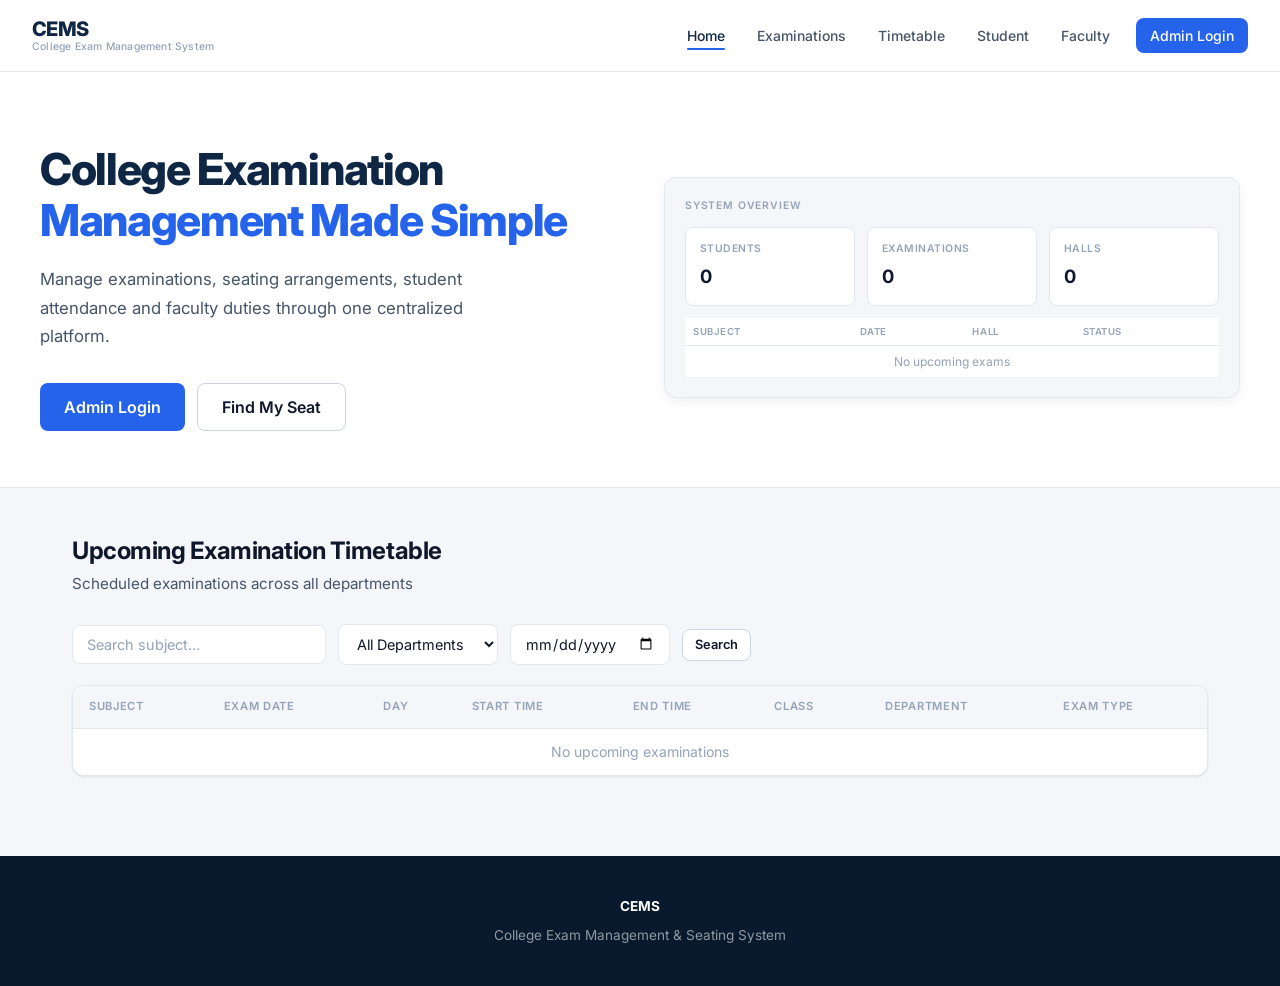
==== index.html @ ca570cee "Add files via upload" ====
<!DOCTYPE html>
<html lang="en">
<head>
  <meta charset="UTF-8">
  <meta name="viewport" content="width=device-width, initial-scale=1.0">
  <title>CEMS — College Exam Management System</title>
  <link rel="stylesheet" href="css/style.css">
</head>
<body>
  <nav class="navbar">
    <a href="index.html" class="navbar-brand">
      <span class="brand-name">CEMS</span>
      <span class="brand-sub">College Exam Management System</span>
    </a>
    <button class="hamburger" id="hamburger" aria-label="Menu">Menu</button>
    <ul class="navbar-nav" id="navMenu">
      <li><a href="index.html" class="active">Home</a></li>
      <li><a href="#timetable">Examinations</a></li>
      <li><a href="#timetable">Timetable</a></li>
      <li><a href="find-seat.html">Student</a></li>
      <li><a href="login.html">Faculty</a></li>
      <li><a href="login.html" class="btn btn-primary btn-sm">Admin Login</a></li>
    </ul>
  </nav>

  <section class="hero">
    <div class="hero-inner">
      <div class="hero-content">
        <h1>College Examination<br><span>Management Made Simple</span></h1>
        <p>Manage examinations, seating arrangements, student attendance and faculty duties through one centralized platform.</p>
        <div class="hero-actions">
          <a href="login.html" class="btn btn-primary btn-lg">Admin Login</a>
          <a href="find-seat.html" class="btn btn-secondary btn-lg">Find My Seat</a>
        </div>
      </div>
      <div class="hero-preview">
        <div class="hero-preview-label">System Overview</div>
        <div class="preview-row">
          <div class="preview-card">
            <div class="pc-label">Students</div>
            <div class="pc-value" id="previewStudents">—</div>
          </div>
          <div class="preview-card">
            <div class="pc-label">Examinations</div>
            <div class="pc-value" id="previewExams">—</div>
          </div>
          <div class="preview-card">
            <div class="pc-label">Halls</div>
            <div class="pc-value" id="previewHalls">—</div>
          </div>
        </div>
        <table class="preview-table">
          <thead>
            <tr><th>Subject</th><th>Date</th><th>Hall</th><th>Status</th></tr>
          </thead>
          <tbody id="previewTable">
            <tr><td colspan="4" style="text-align:center;color:var(--text-muted);">Loading…</td></tr>
          </tbody>
        </table>
      </div>
    </div>
  </section>

  <section class="section" id="timetable">
    <div class="section-header">
      <h2>Upcoming Examination Timetable</h2>
      <p>Scheduled examinations across all departments</p>
    </div>
    <div class="filters-bar">
      <input type="text" class="form-control" id="ttSearch" placeholder="Search subject…">
      <select class="form-control" id="ttDept"><option value="">All Departments</option></select>
      <input type="date" class="form-control" id="ttDate">
      <button class="btn btn-secondary btn-sm" onclick="filterTimetable()">Search</button>
    </div>
    <div class="card">
      <div class="table-responsive">
        <table>
          <thead>
            <tr>
              <th>Subject</th>
              <th>Exam Date</th>
              <th>Day</th>
              <th>Start Time</th>
              <th>End Time</th>
              <th>Class</th>
              <th>Department</th>
              <th>Exam Type</th>
            </tr>
          </thead>
          <tbody id="timetableBody"></tbody>
        </table>
      </div>
    </div>
  </section>

  <footer class="footer">
    <p><strong>CEMS</strong></p>
    <p style="margin-top:0.4rem;">College Exam Management &amp; Seating System</p>
  </footer>

  <script src="js/db.js"></script>
  <script src="js/app.js"></script>
  <script>
    document.getElementById('hamburger')?.addEventListener('click', () => {
      document.getElementById('navMenu').classList.toggle('open');
    });
    loadHomeTimetable();
    // Preview stats
    const d = DB.get();
    document.getElementById('previewStudents').textContent = d.students.filter(s => s.status === 'Active').length;
    document.getElementById('previewExams').textContent = d.exams.length;
    document.getElementById('previewHalls').textContent = d.halls.length;
    const exams = d.exams.filter(e => e.status === 'Upcoming').slice(0, 3);
    const pt = document.getElementById('previewTable');
    if (exams.length) {
      pt.innerHTML = exams.map(e => {
        const seat = d.seatings.find(s => s.exam_id === e.id);
        const hall = seat ? App.hallById(seat.hall_id) : null;
        return `<tr>
          <td>${App.subjectName(e.subject_id)}</td>
          <td>${App.formatDate(e.date)}</td>
          <td>${hall ? hall.hall_number : '—'}</td>
          <td><span class="badge badge-info">${e.status}</span></td>
        </tr>`;
      }).join('');
    } else {
      pt.innerHTML = '<tr><td colspan="4" style="text-align:center;color:var(--text-muted);">No upcoming exams</td></tr>';
    }
  </script>
</body>
</html>
---- css/style.css ----
/* CEMS — Premium Enterprise Design System
   No icons. No emojis. Typography + layout only.
*/

@import url('https://fonts.googleapis.com/css2?family=Inter:wght@400;500;600;700;800&display=swap');

:root {
  --navy: #0f2744;
  --navy-deep: #0a1a2e;
  --navy-mid: #1a3a5c;
  --blue: #2563eb;
  --blue-hover: #1d4ed8;
  --blue-soft: #eff6ff;
  --bg: #f4f6f9;
  --bg-card: #ffffff;
  --text: #0f172a;
  --text-secondary: #475569;
  --text-muted: #94a3b8;
  --border: #e2e8f0;
  --border-strong: #cbd5e1;
  --success: #059669;
  --success-bg: #ecfdf5;
  --warning: #d97706;
  --warning-bg: #fffbeb;
  --danger: #dc2626;
  --danger-bg: #fef2f2;
  --shadow-sm: 0 1px 2px rgba(15, 23, 42, 0.04);
  --shadow: 0 1px 3px rgba(15, 23, 42, 0.06), 0 1px 2px rgba(15, 23, 42, 0.04);
  --shadow-md: 0 4px 12px rgba(15, 23, 42, 0.06);
  --shadow-lg: 0 12px 24px rgba(15, 23, 42, 0.08);
  --radius: 12px;
  --radius-sm: 8px;
  --radius-lg: 14px;
  --sidebar-w: 260px;
  --header-h: 64px;
  --font: 'Inter', -apple-system, BlinkMacSystemFont, 'Segoe UI', sans-serif;
  --transition: 0.2s ease;
}

[data-theme="dark"] {
  --navy: #1e3a5f;
  --navy-deep: #0f172a;
  --navy-mid: #243b55;
  --blue: #3b82f6;
  --blue-hover: #60a5fa;
  --blue-soft: #1e293b;
  --bg: #0f172a;
  --bg-card: #1e293b;
  --text: #f1f5f9;
  --text-secondary: #94a3b8;
  --text-muted: #64748b;
  --border: #334155;
  --border-strong: #475569;
  --success-bg: #064e3b;
  --warning-bg: #78350f;
  --danger-bg: #7f1d1d;
  --shadow-sm: 0 1px 2px rgba(0,0,0,0.2);
  --shadow: 0 1px 3px rgba(0,0,0,0.25);
  --shadow-md: 0 4px 12px rgba(0,0,0,0.3);
  --shadow-lg: 0 12px 24px rgba(0,0,0,0.35);
}

*, *::before, *::after { margin: 0; padding: 0; box-sizing: border-box; }

html { scroll-behavior: smooth; }

body {
  font-family: var(--font);
  background: var(--bg);
  color: var(--text);
  line-height: 1.6;
  min-height: 100vh;
  font-size: 15px;
  -webkit-font-smoothing: antialiased;
}

a { color: var(--blue); text-decoration: none; transition: color var(--transition); }
a:hover { color: var(--blue-hover); }

h1, h2, h3, h4, h5, h6 {
  font-weight: 700;
  line-height: 1.25;
  color: var(--text);
  letter-spacing: -0.02em;
}

/* ── Buttons ── */
.btn {
  display: inline-flex;
  align-items: center;
  justify-content: center;
  gap: 8px;
  padding: 10px 18px;
  font-family: var(--font);
  font-size: 0.9rem;
  font-weight: 600;
  border: none;
  border-radius: var(--radius-sm);
  cursor: pointer;
  transition: all var(--transition);
  white-space: nowrap;
  line-height: 1.4;
}
.btn:disabled { opacity: 0.5; cursor: not-allowed; }
.btn-primary {
  background: var(--blue);
  color: #fff;
}
.btn-primary:hover:not(:disabled) {
  background: var(--blue-hover);
  box-shadow: 0 2px 8px rgba(37, 99, 235, 0.25);
}
.btn-secondary {
  background: var(--bg-card);
  color: var(--text);
  border: 1px solid var(--border-strong);
}
.btn-secondary:hover:not(:disabled) {
  background: var(--bg);
  border-color: var(--text-muted);
}
.btn-danger {
  background: var(--danger);
  color: #fff;
}
.btn-danger:hover:not(:disabled) {
  background: #b91c1c;
}
.btn-success {
  background: var(--success);
  color: #fff;
}
.btn-ghost {
  background: transparent;
  color: var(--text-secondary);
  border: 1px solid transparent;
}
.btn-ghost:hover:not(:disabled) {
  background: var(--bg);
  color: var(--text);
}
.btn-sm { padding: 6px 12px; font-size: 0.8rem; }
.btn-lg { padding: 12px 24px; font-size: 1rem; }
.btn-block { width: 100%; }

/* ── Forms ── */
.form-group { margin-bottom: 1.15rem; }
.form-label {
  display: block;
  margin-bottom: 6px;
  font-weight: 600;
  font-size: 0.8rem;
  color: var(--text-secondary);
  letter-spacing: 0.01em;
}
.form-control {
  width: 100%;
  padding: 10px 14px;
  font-family: var(--font);
  font-size: 0.9rem;
  border: 1px solid var(--border);
  border-radius: var(--radius-sm);
  background: var(--bg-card);
  color: var(--text);
  transition: border-color var(--transition), box-shadow var(--transition);
}
.form-control:focus {
  outline: none;
  border-color: var(--blue);
  box-shadow: 0 0 0 3px rgba(37, 99, 235, 0.12);
}
.form-control::placeholder { color: var(--text-muted); }
select.form-control { cursor: pointer; }
textarea.form-control { resize: vertical; min-height: 80px; }

/* ── Cards ── */
.card {
  background: var(--bg-card);
  border-radius: var(--radius);
  box-shadow: var(--shadow);
  border: 1px solid var(--border);
  overflow: hidden;
}
.card-header {
  padding: 1rem 1.5rem;
  border-bottom: 1px solid var(--border);
  font-weight: 600;
  font-size: 0.95rem;
  display: flex;
  align-items: center;
  justify-content: space-between;
  color: var(--text);
}
.card-body { padding: 1.5rem; }

/* ── Tables ── */
.table-responsive { overflow-x: auto; -webkit-overflow-scrolling: touch; }
table { width: 100%; border-collapse: collapse; }
th, td {
  padding: 12px 16px;
  text-align: left;
  border-bottom: 1px solid var(--border);
  font-size: 0.875rem;
}
th {
  font-weight: 600;
  font-size: 0.7rem;
  text-transform: uppercase;
  letter-spacing: 0.06em;
  color: var(--text-muted);
  background: var(--bg);
  white-space: nowrap;
}
tr:last-child td { border-bottom: none; }
tbody tr { transition: background var(--transition); }
tbody tr:hover td { background: rgba(37, 99, 235, 0.03); }

/* ── Badge ── */
.badge {
  display: inline-block;
  padding: 3px 10px;
  font-size: 0.7rem;
  font-weight: 600;
  border-radius: 6px;
  letter-spacing: 0.02em;
  text-transform: uppercase;
}
.badge-success { background: var(--success-bg); color: var(--success); }
.badge-warning { background: var(--warning-bg); color: var(--warning); }
.badge-danger { background: var(--danger-bg); color: var(--danger); }
.badge-info { background: var(--blue-soft); color: var(--blue); }
.badge-muted { background: var(--bg); color: var(--text-muted); border: 1px solid var(--border); }

/* ── Modal ── */
.modal-overlay {
  position: fixed;
  inset: 0;
  background: rgba(15, 23, 42, 0.45);
  display: flex;
  align-items: center;
  justify-content: center;
  z-index: 1000;
  opacity: 0;
  visibility: hidden;
  transition: all 0.2s ease;
  padding: 1rem;
  backdrop-filter: blur(2px);
}
.modal-overlay.active { opacity: 1; visibility: visible; }
.modal {
  background: var(--bg-card);
  border-radius: var(--radius-lg);
  box-shadow: var(--shadow-lg);
  width: 100%;
  max-width: 560px;
  max-height: 90vh;
  overflow-y: auto;
  transform: translateY(8px);
  transition: transform 0.2s ease;
}
.modal-overlay.active .modal { transform: translateY(0); }
.modal-header {
  padding: 1.25rem 1.5rem;
  border-bottom: 1px solid var(--border);
  display: flex;
  align-items: center;
  justify-content: space-between;
}
.modal-header h3 { font-size: 1.05rem; }
.modal-close {
  background: none;
  border: none;
  font-size: 1.25rem;
  cursor: pointer;
  color: var(--text-muted);
  line-height: 1;
  padding: 4px;
  border-radius: 4px;
  transition: color var(--transition);
}
.modal-close:hover { color: var(--text); }
.modal-body { padding: 1.5rem; }
.modal-footer {
  padding: 1rem 1.5rem;
  border-top: 1px solid var(--border);
  display: flex;
  gap: 10px;
  justify-content: flex-end;
}

/* ── Toast ── */
.toast-container {
  position: fixed;
  top: 20px;
  right: 20px;
  z-index: 2000;
  display: flex;
  flex-direction: column;
  gap: 8px;
}
.toast {
  padding: 14px 18px;
  border-radius: var(--radius-sm);
  background: var(--bg-card);
  box-shadow: var(--shadow-md);
  border-left: 3px solid var(--blue);
  min-width: 280px;
  max-width: 400px;
  font-size: 0.875rem;
  font-weight: 500;
  color: var(--text);
  animation: toastIn 0.25s ease;
}
.toast.success { border-left-color: var(--success); }
.toast.error { border-left-color: var(--danger); }
.toast.warning { border-left-color: var(--warning); }
@keyframes toastIn {
  from { transform: translateX(12px); opacity: 0; }
  to { transform: translateX(0); opacity: 1; }
}

/* ── Empty state ── */
.empty-state {
  text-align: center;
  padding: 3.5rem 1.5rem;
  color: var(--text-muted);
}
.empty-state h3 {
  font-size: 1.05rem;
  color: var(--text-secondary);
  margin-bottom: 0.5rem;
}
.empty-state p { font-size: 0.9rem; margin-bottom: 1.25rem; }

/* ── Utils ── */
.text-muted { color: var(--text-muted); }
.text-secondary { color: var(--text-secondary); }
.text-center { text-align: center; }
.mt-1 { margin-top: 0.5rem; }
.mt-2 { margin-top: 1rem; }
.mt-3 { margin-top: 1.5rem; }
.mb-1 { margin-bottom: 0.5rem; }
.mb-2 { margin-bottom: 1rem; }
.mb-3 { margin-bottom: 1.5rem; }
.d-flex { display: flex; }
.align-center { align-items: center; }
.justify-between { justify-content: space-between; }
.gap-1 { gap: 0.5rem; }
.gap-2 { gap: 1rem; }
.flex-wrap { flex-wrap: wrap; }
.w-100 { width: 100%; }

/* ══════════════════════════════════════
   LANDING PAGE
══════════════════════════════════════ */
.navbar {
  background: var(--bg-card);
  border-bottom: 1px solid var(--border);
  padding: 0 2rem;
  height: 72px;
  display: flex;
  align-items: center;
  justify-content: space-between;
  position: sticky;
  top: 0;
  z-index: 100;
}
.navbar-brand {
  display: flex;
  flex-direction: column;
  color: var(--text);
  line-height: 1.2;
}
.navbar-brand .brand-name {
  font-weight: 800;
  font-size: 1.25rem;
  letter-spacing: -0.03em;
  color: var(--navy);
}
[data-theme="dark"] .navbar-brand .brand-name { color: var(--text); }
.navbar-brand .brand-sub {
  font-size: 0.65rem;
  font-weight: 500;
  color: var(--text-muted);
  letter-spacing: 0.02em;
}
.navbar-nav {
  display: flex;
  align-items: center;
  gap: 0.25rem;
  list-style: none;
}
.navbar-nav a {
  color: var(--text-secondary);
  padding: 8px 14px;
  font-weight: 500;
  font-size: 0.875rem;
  border-radius: var(--radius-sm);
  position: relative;
  transition: color var(--transition);
}
.navbar-nav a:hover,
.navbar-nav a.active {
  color: var(--navy);
}
[data-theme="dark"] .navbar-nav a:hover,
[data-theme="dark"] .navbar-nav a.active { color: var(--text); }
.navbar-nav a.active::after {
  content: '';
  position: absolute;
  bottom: 2px;
  left: 14px;
  right: 14px;
  height: 2px;
  background: var(--blue);
  border-radius: 1px;
}
.navbar-nav .btn { color: #fff; margin-left: 8px; }
.navbar-nav .btn:hover { color: #fff; }
.hamburger {
  display: none;
  background: none;
  border: 1px solid var(--border);
  color: var(--text);
  font-size: 1.1rem;
  cursor: pointer;
  padding: 6px 10px;
  border-radius: var(--radius-sm);
  font-weight: 600;
  letter-spacing: 0.05em;
}

/* Hero */
.hero {
  background: var(--bg-card);
  padding: 4.5rem 2rem 3.5rem;
  border-bottom: 1px solid var(--border);
}
.hero-inner {
  max-width: 1200px;
  margin: 0 auto;
  display: grid;
  grid-template-columns: 1fr 1fr;
  gap: 3rem;
  align-items: center;
}
.hero-content h1 {
  font-size: clamp(2rem, 4vw, 2.75rem);
  font-weight: 800;
  letter-spacing: -0.03em;
  line-height: 1.15;
  margin-bottom: 1.25rem;
  color: var(--navy);
}
[data-theme="dark"] .hero-content h1 { color: var(--text); }
.hero-content h1 span { color: var(--blue); }
.hero-content p {
  font-size: 1.05rem;
  color: var(--text-secondary);
  max-width: 480px;
  margin-bottom: 2rem;
  line-height: 1.7;
}
.hero-actions { display: flex; gap: 0.75rem; flex-wrap: wrap; }

/* Hero preview panel */
.hero-preview {
  background: var(--bg);
  border: 1px solid var(--border);
  border-radius: var(--radius);
  padding: 1.25rem;
  box-shadow: var(--shadow-md);
}
.hero-preview-label {
  font-size: 0.65rem;
  font-weight: 600;
  text-transform: uppercase;
  letter-spacing: 0.08em;
  color: var(--text-muted);
  margin-bottom: 0.75rem;
}
.preview-row {
  display: flex;
  gap: 0.75rem;
  margin-bottom: 0.75rem;
}
.preview-card {
  flex: 1;
  background: var(--bg-card);
  border: 1px solid var(--border);
  border-radius: var(--radius-sm);
  padding: 0.85rem;
}
.preview-card .pc-label {
  font-size: 0.65rem;
  font-weight: 600;
  text-transform: uppercase;
  letter-spacing: 0.05em;
  color: var(--text-muted);
  margin-bottom: 4px;
}
.preview-card .pc-value {
  font-size: 1.15rem;
  font-weight: 700;
  color: var(--text);
}
.preview-table {
  width: 100%;
  font-size: 0.75rem;
}
.preview-table th {
  font-size: 0.6rem;
  padding: 6px 8px;
  background: var(--bg-card);
}
.preview-table td {
  padding: 6px 8px;
  font-size: 0.75rem;
  background: var(--bg-card);
  border-bottom: 1px solid var(--border);
}

/* Access cards */
.access-section {
  max-width: 1200px;
  margin: 0 auto;
  padding: 3rem 2rem;
}
.access-cards {
  display: grid;
  grid-template-columns: repeat(3, 1fr);
  gap: 1.5rem;
}
.access-card {
  background: var(--bg-card);
  border: 1px solid var(--border);
  border-radius: var(--radius);
  padding: 2rem 1.75rem;
  box-shadow: var(--shadow);
  transition: box-shadow var(--transition), border-color var(--transition);
  border-top: 3px solid var(--border);
}
.access-card:nth-child(1) { border-top-color: var(--navy); }
.access-card:nth-child(2) { border-top-color: var(--blue); }
.access-card:nth-child(3) { border-top-color: var(--navy-mid); }
.access-card:hover {
  box-shadow: var(--shadow-md);
  border-color: var(--border-strong);
}
.access-card h3 {
  font-size: 0.7rem;
  font-weight: 700;
  text-transform: uppercase;
  letter-spacing: 0.1em;
  color: var(--text-muted);
  margin-bottom: 0.75rem;
}
.access-card .card-title {
  font-size: 1.25rem;
  font-weight: 700;
  margin-bottom: 0.5rem;
  color: var(--text);
}
.access-card p {
  color: var(--text-secondary);
  font-size: 0.9rem;
  margin-bottom: 1.5rem;
  line-height: 1.6;
}

/* Section */
.section {
  max-width: 1200px;
  margin: 0 auto;
  padding: 3rem 2rem;
}
.section-header {
  margin-bottom: 1.75rem;
}
.section-header h2 {
  font-size: 1.5rem;
  font-weight: 700;
  margin-bottom: 0.35rem;
}
.section-header p {
  color: var(--text-secondary);
  font-size: 0.95rem;
}

/* Filters */
.filters-bar {
  display: flex;
  gap: 0.75rem;
  flex-wrap: wrap;
  margin-bottom: 1.25rem;
  align-items: center;
}
.filters-bar .form-control {
  width: auto;
  min-width: 160px;
}

/* How it works */
.steps {
  display: grid;
  grid-template-columns: repeat(auto-fit, minmax(200px, 1fr));
  gap: 1.5rem;
}
.step {
  padding: 1.5rem 1.25rem;
  background: var(--bg-card);
  border: 1px solid var(--border);
  border-radius: var(--radius);
}
.step-num {
  font-size: 0.7rem;
  font-weight: 700;
  text-transform: uppercase;
  letter-spacing: 0.08em;
  color: var(--blue);
  margin-bottom: 0.75rem;
}
.step h4 {
  font-size: 0.95rem;
  margin-bottom: 0.4rem;
}
.step p {
  font-size: 0.85rem;
  color: var(--text-secondary);
  line-height: 1.55;
}

/* Footer */
.footer {
  background: var(--navy-deep);
  color: rgba(255,255,255,0.55);
  text-align: center;
  padding: 2.5rem 1.5rem;
  margin-top: 2rem;
}
.footer strong {
  color: #fff;
  font-weight: 700;
}
.footer p { font-size: 0.85rem; }

/* Login */
.login-page {
  min-height: 100vh;
  display: flex;
  align-items: center;
  justify-content: center;
  background: var(--bg);
  padding: 1.5rem;
}
.login-card {
  background: var(--bg-card);
  border: 1px solid var(--border);
  border-radius: var(--radius-lg);
  box-shadow: var(--shadow-md);
  width: 100%;
  max-width: 400px;
  padding: 2.5rem 2rem;
}
.login-card .brand {
  text-align: center;
  margin-bottom: 2rem;
}
.login-card .brand-name {
  font-weight: 800;
  font-size: 1.5rem;
  letter-spacing: -0.03em;
  color: var(--navy);
}
[data-theme="dark"] .login-card .brand-name { color: var(--text); }
.login-card .brand-sub {
  font-size: 0.7rem;
  color: var(--text-muted);
  font-weight: 500;
  margin-top: 2px;
}
.login-card h2 {
  text-align: center;
  font-size: 1.2rem;
  margin-bottom: 0.35rem;
}
.login-card .subtitle {
  text-align: center;
  color: var(--text-muted);
  margin-bottom: 1.75rem;
  font-size: 0.875rem;
}

/* Result card (student seat) */
.result-card {
  background: var(--bg-card);
  border: 1px solid var(--border);
  border-radius: var(--radius);
  box-shadow: var(--shadow-md);
  overflow: hidden;
  max-width: 720px;
  margin: 0 auto;
}
.result-header {
  background: var(--navy);
  color: #fff;
  padding: 1.5rem 1.75rem;
}
.result-header h3 {
  color: #fff;
  font-size: 0.7rem;
  font-weight: 600;
  text-transform: uppercase;
  letter-spacing: 0.1em;
  margin-bottom: 0.35rem;
  opacity: 0.7;
}
.result-header .exam-name {
  font-size: 1.15rem;
  font-weight: 700;
  color: #fff;
}
.result-body { padding: 1.75rem; }
.result-grid {
  display: grid;
  grid-template-columns: 1fr 1fr;
  gap: 1.25rem 2rem;
}
.result-item label {
  display: block;
  font-size: 0.7rem;
  color: var(--text-muted);
  font-weight: 600;
  text-transform: uppercase;
  letter-spacing: 0.05em;
  margin-bottom: 2px;
}
.result-item span {
  font-weight: 600;
  font-size: 0.95rem;
  color: var(--text);
}
.seat-highlight {
  margin-top: 1.5rem;
  padding: 1.25rem;
  background: var(--blue-soft);
  border-radius: var(--radius-sm);
  text-align: center;
  border: 1px solid var(--border);
}
.seat-highlight .label {
  font-size: 0.7rem;
  font-weight: 600;
  text-transform: uppercase;
  letter-spacing: 0.08em;
  color: var(--text-muted);
  margin-bottom: 0.35rem;
}
.seat-highlight .value {
  font-size: 1.5rem;
  font-weight: 800;
  color: var(--blue);
}

/* Seating grid */
.seating-grid {
  display: grid;
  gap: 6px;
  justify-content: center;
  padding: 1rem 0;
}
.desk-cell {
  width: 68px;
  height: 64px;
  border-radius: var(--radius-sm);
  border: 1px solid var(--border);
  display: flex;
  flex-direction: column;
  align-items: center;
  justify-content: center;
  font-size: 0.7rem;
  font-weight: 600;
  background: var(--bg);
  transition: border-color var(--transition);
}
.desk-cell.available {
  background: var(--bg);
  color: var(--text-muted);
}
.desk-cell.occupied {
  background: var(--blue-soft);
  border-color: var(--blue);
  color: var(--navy);
}
[data-theme="dark"] .desk-cell.occupied { color: var(--text); }
.desk-cell.highlight {
  background: var(--success-bg);
  border-color: var(--success);
  color: var(--success);
  box-shadow: 0 0 0 2px rgba(5, 150, 105, 0.2);
}
.desk-cell .desk-num {
  font-size: 0.8rem;
  font-weight: 700;
}
.desk-cell .reg-num {
  font-size: 0.6rem;
  opacity: 0.85;
  margin-top: 1px;
}

/* ══════════════════════════════════════
   ADMIN DASHBOARD LAYOUT
══════════════════════════════════════ */
.app-layout { display: flex; min-height: 100vh; }

.sidebar {
  width: var(--sidebar-w);
  background: var(--navy-deep);
  color: rgba(255,255,255,0.7);
  position: fixed;
  top: 0;
  left: 0;
  bottom: 0;
  z-index: 100;
  display: flex;
  flex-direction: column;
  transition: transform 0.25s ease;
}
.sidebar-brand {
  padding: 1.5rem 1.5rem 1.25rem;
  border-bottom: 1px solid rgba(255,255,255,0.08);
}
.sidebar-brand .brand-name {
  font-size: 1.2rem;
  font-weight: 800;
  color: #fff;
  letter-spacing: -0.02em;
}
.sidebar-brand .brand-sub {
  font-size: 0.65rem;
  color: rgba(255,255,255,0.4);
  font-weight: 500;
  margin-top: 2px;
}
.sidebar-nav {
  flex: 1;
  overflow-y: auto;
  padding: 0.75rem 0;
}
.nav-section {
  padding: 1rem 1.5rem 0.4rem;
  font-size: 0.65rem;
  text-transform: uppercase;
  letter-spacing: 0.1em;
  color: rgba(255,255,255,0.3);
  font-weight: 600;
}
.nav-item {
  display: block;
  padding: 0.65rem 1.5rem;
  color: rgba(255,255,255,0.6);
  font-weight: 500;
  font-size: 0.875rem;
  border-left: 3px solid transparent;
  cursor: pointer;
  transition: all var(--transition);
}
.nav-item:hover {
  background: rgba(255,255,255,0.05);
  color: rgba(255,255,255,0.9);
}
.nav-item.active {
  background: rgba(37, 99, 235, 0.15);
  color: #fff;
  border-left-color: var(--blue);
  font-weight: 600;
}

.main-content {
  flex: 1;
  margin-left: var(--sidebar-w);
  min-height: 100vh;
  display: flex;
  flex-direction: column;
}
.topbar {
  height: var(--header-h);
  background: var(--bg-card);
  border-bottom: 1px solid var(--border);
  display: flex;
  align-items: center;
  justify-content: space-between;
  padding: 0 1.75rem;
  position: sticky;
  top: 0;
  z-index: 50;
}
.menu-toggle {
  display: none;
  background: none;
  border: 1px solid var(--border);
  font-size: 0.85rem;
  font-weight: 600;
  cursor: pointer;
  color: var(--text);
  padding: 6px 10px;
  border-radius: var(--radius-sm);
  letter-spacing: 0.04em;
}
.topbar-right {
  display: flex;
  align-items: center;
  gap: 1rem;
}
.topbar-user {
  font-size: 0.875rem;
  color: var(--text-secondary);
}
.topbar-user strong {
  color: var(--text);
  font-weight: 600;
}

.page-content { padding: 1.75rem; flex: 1; }
.page-header {
  margin-bottom: 1.5rem;
  display: flex;
  align-items: flex-start;
  justify-content: space-between;
  flex-wrap: wrap;
  gap: 1rem;
}
.page-header h2 {
  font-size: 1.4rem;
  font-weight: 700;
}
.page-header .sub {
  color: var(--text-secondary);
  font-size: 0.9rem;
  margin-top: 2px;
}

/* Stats */
.stats-grid {
  display: grid;
  grid-template-columns: repeat(auto-fit, minmax(180px, 1fr));
  gap: 1rem;
  margin-bottom: 1.5rem;
}
.stat-card {
  background: var(--bg-card);
  border: 1px solid var(--border);
  border-radius: var(--radius);
  padding: 1.25rem 1.35rem;
  box-shadow: var(--shadow-sm);
  transition: box-shadow var(--transition);
}
.stat-card:hover { box-shadow: var(--shadow); }
.stat-card .stat-label {
  font-size: 0.65rem;
  font-weight: 600;
  text-transform: uppercase;
  letter-spacing: 0.08em;
  color: var(--text-muted);
  margin-bottom: 0.4rem;
}
.stat-card .stat-value {
  font-size: 1.75rem;
  font-weight: 800;
  letter-spacing: -0.02em;
  color: var(--text);
  line-height: 1.2;
}

/* Panel system */
.panel { display: none; }
.panel.active { display: block; }

.sidebar-overlay {
  display: none;
  position: fixed;
  inset: 0;
  background: rgba(15, 23, 42, 0.4);
  z-index: 99;
}
.sidebar-overlay.active { display: block; }

/* Chart bars */
.bar-chart { }
.bar-row { margin-bottom: 14px; }
.bar-row .bar-label {
  display: flex;
  justify-content: space-between;
  margin-bottom: 4px;
  font-size: 0.85rem;
}
.bar-row .bar-label span:first-child { font-weight: 500; color: var(--text-secondary); }
.bar-row .bar-label span:last-child { font-weight: 700; }
.bar-track {
  background: var(--bg);
  border-radius: 4px;
  height: 8px;
  overflow: hidden;
}
.bar-fill {
  background: var(--blue);
  height: 100%;
  border-radius: 4px;
  transition: width 0.6s ease;
}

/* Form grid */
.form-grid {
  display: grid;
  grid-template-columns: 1fr 1fr;
  gap: 0 1.25rem;
}
.form-grid .full { grid-column: 1 / -1; }

/* ── Responsive ── */
@media (max-width: 992px) {
  .sidebar { transform: translateX(-100%); }
  .sidebar.open { transform: translateX(0); }
  .main-content { margin-left: 0; }
  .menu-toggle { display: block; }
  .hero-inner { grid-template-columns: 1fr; }
  .hero-preview { order: -1; }
  .access-cards { grid-template-columns: 1fr; }
}

@media (max-width: 768px) {
  .hamburger { display: block; }
  .navbar { padding: 0 1rem; }
  .navbar-nav {
    position: fixed;
    top: 72px;
    left: 0;
    right: 0;
    background: var(--bg-card);
    border-bottom: 1px solid var(--border);
    flex-direction: column;
    padding: 0.75rem;
    gap: 0;
    transform: translateY(-120%);
    transition: transform 0.25s ease;
    box-shadow: var(--shadow-md);
  }
  .navbar-nav.open { transform: translateY(0); }
  .navbar-nav a {
    width: 100%;
    text-align: center;
    padding: 12px;
  }
  .navbar-nav a.active::after { display: none; }
  .result-grid { grid-template-columns: 1fr; }
  .form-grid { grid-template-columns: 1fr; }
  .section, .access-section { padding: 2rem 1rem; }
  .hero { padding: 2.5rem 1rem; }
  .page-content { padding: 1rem; }
  .stats-grid { grid-template-columns: 1fr 1fr; }
}

@media (max-width: 480px) {
  .stats-grid { grid-template-columns: 1fr; }
  .desk-cell { width: 56px; height: 54px; }
}
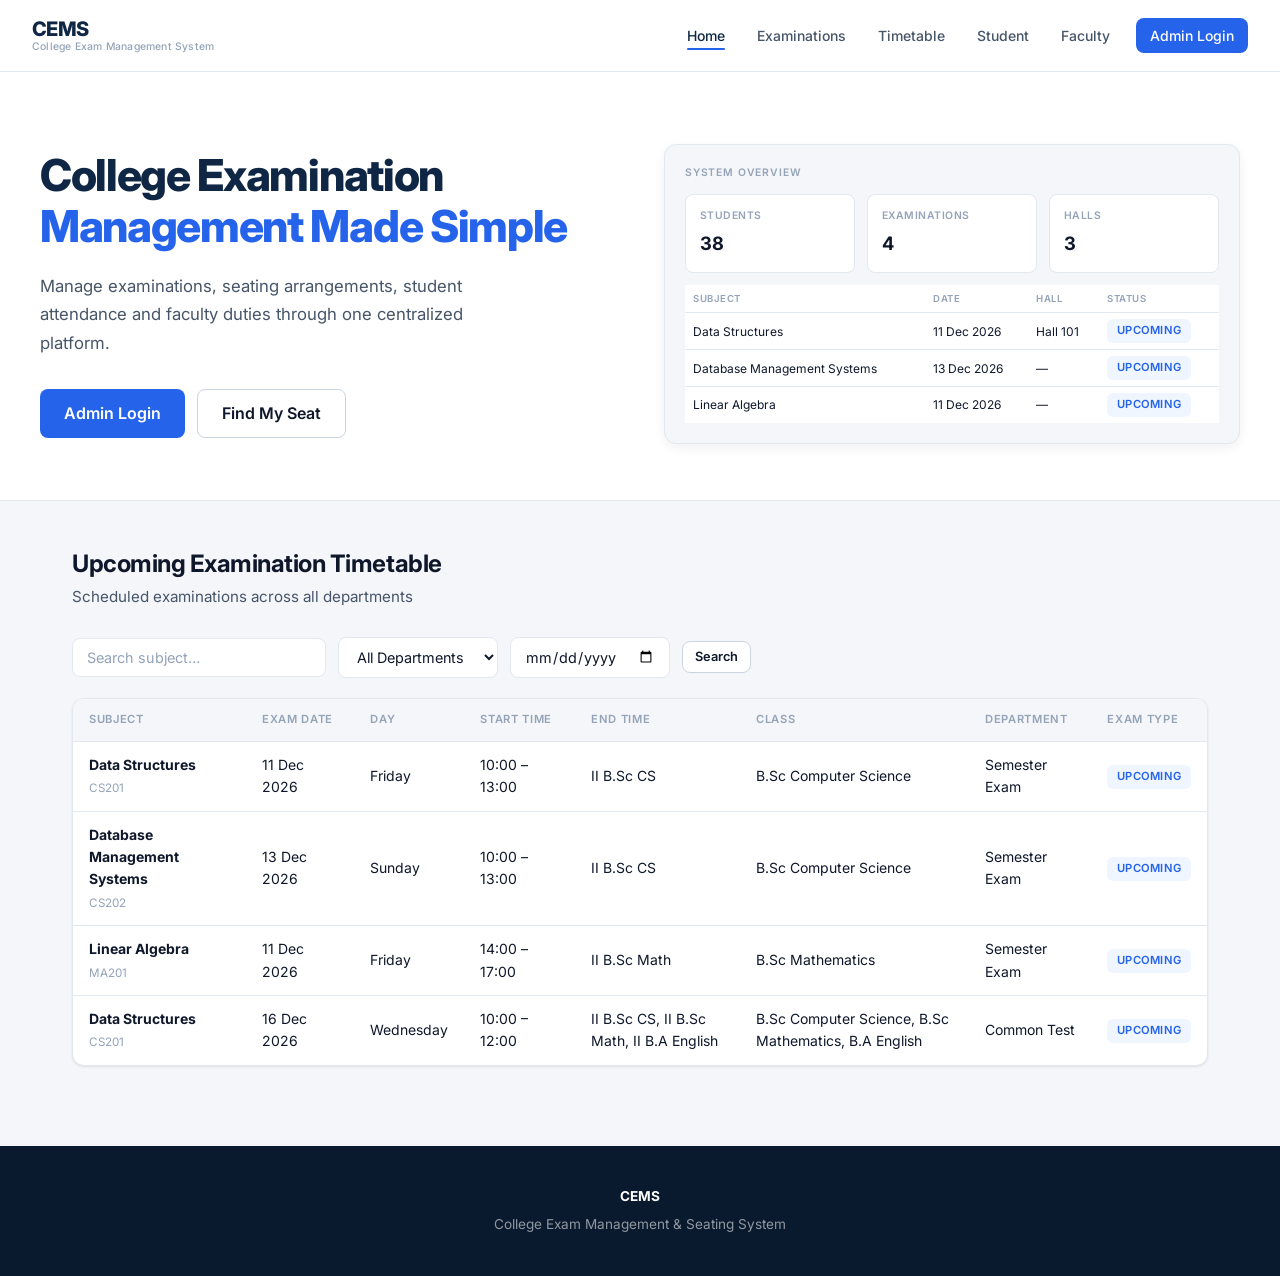
==== commit 107b2b22: "Add files via upload" ====
--- a/index.html
+++ b/index.html
@@ -2,7 +2,7 @@
 <html lang="en">
 <head>
   <meta charset="UTF-8">
-  <meta name="viewport" content="width=device-width, initial-scale=1.0">
+  <meta name="viewport" content="width=device-width, initial-scale=1.0, viewport-fit=cover">
   <title>CEMS — College Exam Management System</title>
   <link rel="stylesheet" href="css/style.css">
 </head>
@@ -101,31 +101,65 @@
   <script src="js/db.js"></script>
   <script src="js/app.js"></script>
   <script>
-    document.getElementById('hamburger')?.addEventListener('click', () => {
-      document.getElementById('navMenu').classList.toggle('open');
+    const navMenu = document.getElementById('navMenu');
+    const hamburger = document.getElementById('hamburger');
+    hamburger?.addEventListener('click', (e) => {
+      e.stopPropagation();
+      navMenu.classList.toggle('open');
+      hamburger.textContent = navMenu.classList.contains('open') ? 'Close' : 'Menu';
     });
-    loadHomeTimetable();
-    // Preview stats
-    const d = DB.get();
-    document.getElementById('previewStudents').textContent = d.students.filter(s => s.status === 'Active').length;
-    document.getElementById('previewExams').textContent = d.exams.length;
-    document.getElementById('previewHalls').textContent = d.halls.length;
-    const exams = d.exams.filter(e => e.status === 'Upcoming').slice(0, 3);
-    const pt = document.getElementById('previewTable');
-    if (exams.length) {
-      pt.innerHTML = exams.map(e => {
-        const seat = d.seatings.find(s => s.exam_id === e.id);
-        const hall = seat ? App.hallById(seat.hall_id) : null;
-        return `<tr>
-          <td>${App.subjectName(e.subject_id)}</td>
-          <td>${App.formatDate(e.date)}</td>
-          <td>${hall ? hall.hall_number : '—'}</td>
-          <td><span class="badge badge-info">${e.status}</span></td>
-        </tr>`;
-      }).join('');
-    } else {
-      pt.innerHTML = '<tr><td colspan="4" style="text-align:center;color:var(--text-muted);">No upcoming exams</td></tr>';
+    navMenu?.querySelectorAll('a').forEach(a => {
+      a.addEventListener('click', () => {
+        navMenu.classList.remove('open');
+        if (hamburger) hamburger.textContent = 'Menu';
+      });
+    });
+    document.addEventListener('click', (e) => {
+      if (!navMenu?.classList.contains('open')) return;
+      if (navMenu.contains(e.target) || hamburger?.contains(e.target)) return;
+      navMenu.classList.remove('open');
+      if (hamburger) hamburger.textContent = 'Menu';
+    });
+
+    function refreshHomeStats() {
+      const d = DB.get();
+      const elS = document.getElementById('previewStudents');
+      const elE = document.getElementById('previewExams');
+      const elH = document.getElementById('previewHalls');
+      if (elS) elS.textContent = d.students.filter(s => s.status === 'Active').length;
+      if (elE) elE.textContent = d.exams.length;
+      if (elH) elH.textContent = d.halls.length;
+
+      const exams = d.exams.filter(e => e.status === 'Upcoming').slice(0, 3);
+      const pt = document.getElementById('previewTable');
+      if (pt) {
+        if (exams.length) {
+          pt.innerHTML = exams.map(e => {
+            const seat = d.seatings.find(s => s.exam_id === e.id);
+            const hall = seat ? App.hallById(seat.hall_id) : null;
+            return `<tr>
+              <td>${App.subjectName(e.subject_id)}</td>
+              <td>${App.formatDate(e.date)}</td>
+              <td>${hall ? hall.hall_number : '—'}</td>
+              <td><span class="badge badge-info">${e.status}</span></td>
+            </tr>`;
+          }).join('');
+        } else {
+          pt.innerHTML = '<tr><td colspan="4" style="text-align:center;color:var(--text-muted);">No upcoming exams</td></tr>';
+        }
+      }
+      loadHomeTimetable();
     }
+
+    // Instant from local cache
+    DB.initPromise.then(function () {
+      refreshHomeStats();
+    });
+
+    // When Google Sheet finishes background sync, refresh numbers
+    window.addEventListener('cems-data-synced', function () {
+      refreshHomeStats();
+    });
   </script>
 </body>
 </html>
--- a/css/style.css
+++ b/css/style.css
@@ -363,7 +363,8 @@
   justify-content: space-between;
   position: sticky;
   top: 0;
-  z-index: 100;
+  z-index: 200;
+  overflow: visible;
 }
 .navbar-brand {
   display: flex;
@@ -1024,44 +1025,157 @@
   .sidebar.open { transform: translateX(0); }
   .main-content { margin-left: 0; }
   .menu-toggle { display: block; }
-  .hero-inner { grid-template-columns: 1fr; }
-  .hero-preview { order: -1; }
+  .hero-inner {
+    grid-template-columns: 1fr;
+    gap: 1.75rem;
+  }
+  /* Content first on tablet/mobile, preview below */
+  .hero-content { order: 1; }
+  .hero-preview { order: 2; }
   .access-cards { grid-template-columns: 1fr; }
 }
 
 @media (max-width: 768px) {
   .hamburger { display: block; }
-  .navbar { padding: 0 1rem; }
+  .navbar {
+    padding: 0 1rem;
+    height: 60px;
+    position: sticky;
+    top: 0;
+    z-index: 200;
+  }
+  .navbar-brand .brand-name { font-size: 1.1rem; }
+  .navbar-brand .brand-sub { font-size: 0.6rem; }
   .navbar-nav {
-    position: fixed;
-    top: 72px;
+    display: none;
+    position: absolute;
+    top: 100%;
     left: 0;
     right: 0;
     background: var(--bg-card);
     border-bottom: 1px solid var(--border);
     flex-direction: column;
-    padding: 0.75rem;
+    align-items: stretch;
+    padding: 0.5rem 0.75rem 0.75rem;
     gap: 0;
-    transform: translateY(-120%);
-    transition: transform 0.25s ease;
     box-shadow: var(--shadow-md);
-  }
-  .navbar-nav.open { transform: translateY(0); }
+    z-index: 201;
+    max-height: min(70vh, 420px);
+    overflow-y: auto;
+  }
+  .navbar-nav.open {
+    display: flex;
+  }
+  .navbar-nav li {
+    width: 100%;
+    list-style: none;
+  }
   .navbar-nav a {
+    display: block;
+    width: 100%;
+    text-align: left;
+    padding: 12px 14px;
+    border-radius: var(--radius-sm);
+  }
+  .navbar-nav a.active {
+    background: var(--blue-soft);
+    color: var(--blue);
+  }
+  .navbar-nav a.active::after { display: none; }
+  .navbar-nav .btn {
+    margin: 8px 0 4px;
     width: 100%;
     text-align: center;
-    padding: 12px;
-  }
-  .navbar-nav a.active::after { display: none; }
+    color: #fff;
+  }
+
+  .hero {
+    padding: 1.75rem 1rem 1.5rem;
+  }
+  .hero-content h1 {
+    font-size: 1.65rem;
+    line-height: 1.2;
+  }
+  .hero-content p {
+    font-size: 0.95rem;
+    margin-bottom: 1.25rem;
+  }
+  .hero-actions {
+    flex-direction: column;
+  }
+  .hero-actions .btn {
+    width: 100%;
+  }
+
+  .hero-preview {
+    padding: 1rem;
+  }
+  .preview-row {
+    flex-direction: row;
+    gap: 0.5rem;
+  }
+  .preview-card {
+    padding: 0.65rem;
+  }
+  .preview-card .pc-value {
+    font-size: 1.05rem;
+  }
+  .preview-table th,
+  .preview-table td {
+    padding: 6px 6px;
+    font-size: 0.7rem;
+  }
+
+  .section, .access-section {
+    padding: 1.5rem 1rem;
+  }
+  .section-header h2 {
+    font-size: 1.25rem;
+  }
+  .filters-bar {
+    flex-direction: column;
+    align-items: stretch;
+  }
+  .filters-bar .form-control {
+    width: 100%;
+    min-width: 0;
+  }
+  .filters-bar .btn {
+    width: 100%;
+  }
+
   .result-grid { grid-template-columns: 1fr; }
   .form-grid { grid-template-columns: 1fr; }
-  .section, .access-section { padding: 2rem 1rem; }
-  .hero { padding: 2.5rem 1rem; }
   .page-content { padding: 1rem; }
+  .page-header h2 { font-size: 1.2rem; }
+  .stats-grid { grid-template-columns: 1fr 1fr; gap: 0.75rem; }
+  .stat-card { padding: 1rem; }
+  .stat-card .stat-value { font-size: 1.4rem; }
+
+  .topbar {
+    padding: 0 0.85rem;
+    height: 56px;
+  }
+  .card-body { padding: 1rem; }
+  .card-header { padding: 0.85rem 1rem; }
+  th, td { padding: 10px 12px; font-size: 0.8rem; }
+
+  .modal { max-width: 100%; margin: 0.5rem; }
+  .toast-container {
+    left: 12px;
+    right: 12px;
+    top: 12px;
+  }
+  .toast {
+    min-width: 0;
+    max-width: none;
+  }
+}
+
+@media (max-width: 480px) {
   .stats-grid { grid-template-columns: 1fr 1fr; }
-}
-
-@media (max-width: 480px) {
-  .stats-grid { grid-template-columns: 1fr; }
-  .desk-cell { width: 56px; height: 54px; }
-}
+  .desk-cell { width: 52px; height: 50px; font-size: 0.65rem; }
+  .hero-content h1 { font-size: 1.45rem; }
+  .preview-row { flex-wrap: nowrap; }
+  .preview-card .pc-label { font-size: 0.58rem; }
+}
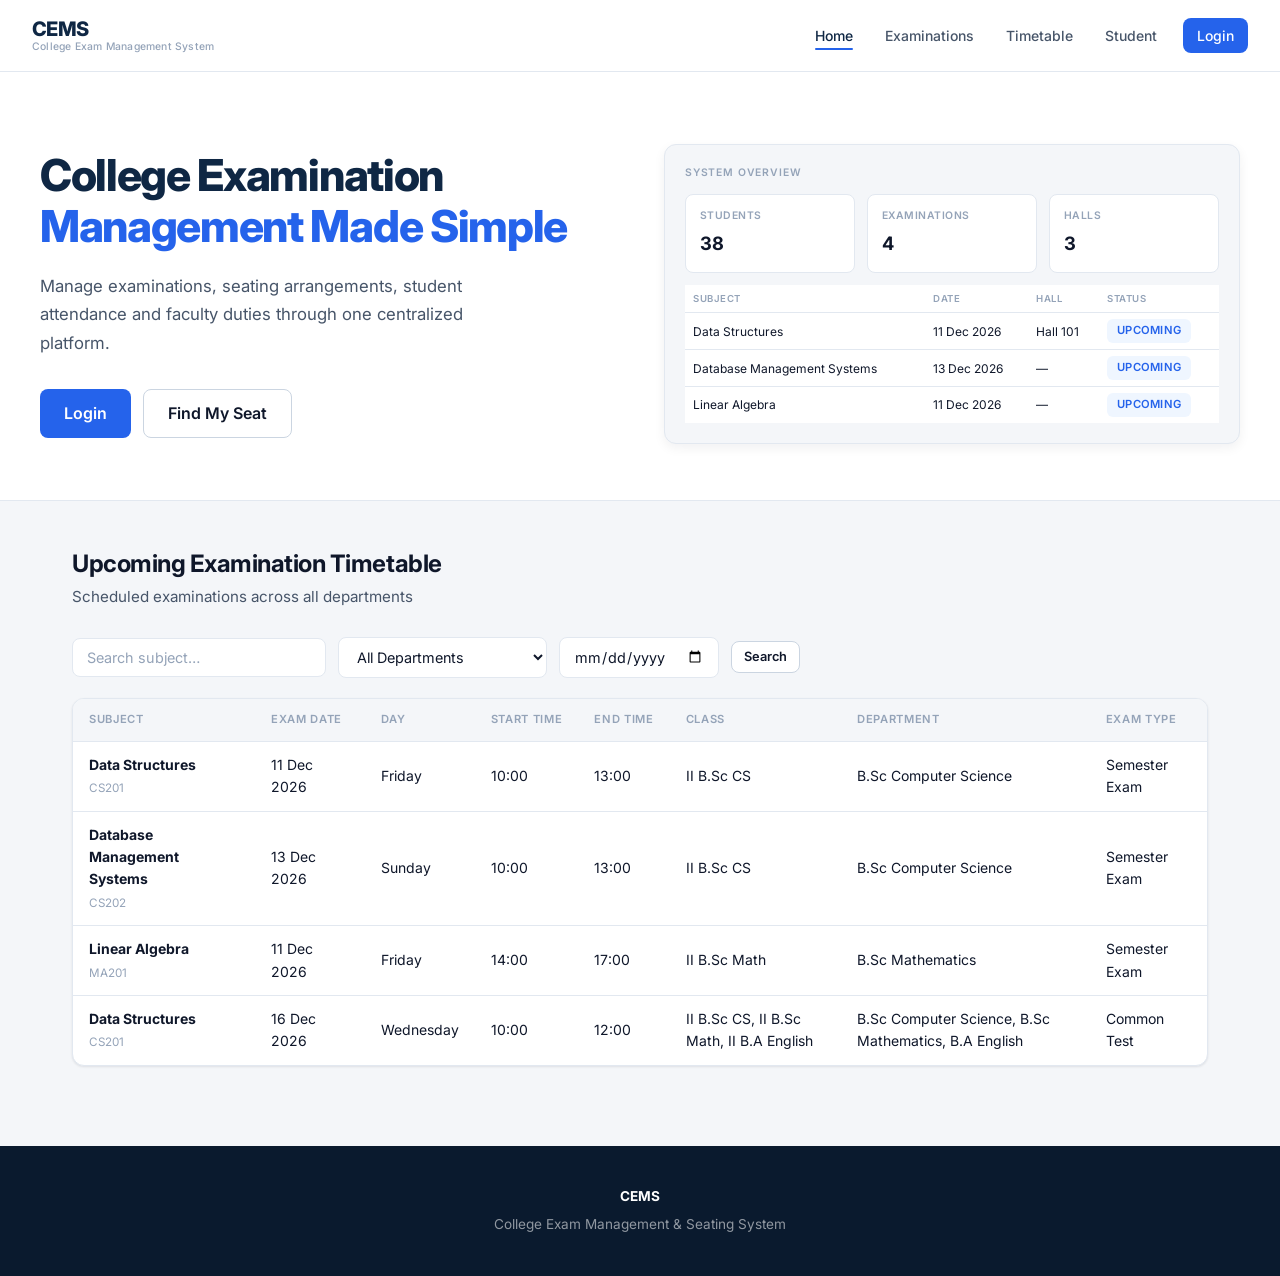
==== commit 646f6e8d: "Add files via upload" ====
--- a/index.html
+++ b/index.html
@@ -18,8 +18,8 @@
       <li><a href="#timetable">Examinations</a></li>
       <li><a href="#timetable">Timetable</a></li>
       <li><a href="find-seat.html">Student</a></li>
-      <li><a href="login.html">Faculty</a></li>
-      <li><a href="login.html" class="btn btn-primary btn-sm">Admin Login</a></li>
+      
+      <li><a href="login.html" class="btn btn-primary btn-sm">Login</a></li>
     </ul>
   </nav>
 
@@ -29,7 +29,7 @@
         <h1>College Examination<br><span>Management Made Simple</span></h1>
         <p>Manage examinations, seating arrangements, student attendance and faculty duties through one centralized platform.</p>
         <div class="hero-actions">
-          <a href="login.html" class="btn btn-primary btn-lg">Admin Login</a>
+          <a href="login.html" class="btn btn-primary btn-lg">Login</a>
           <a href="find-seat.html" class="btn btn-secondary btn-lg">Find My Seat</a>
         </div>
       </div>
--- a/css/style.css
+++ b/css/style.css
@@ -1179,3 +1179,169 @@
   .preview-row { flex-wrap: nowrap; }
   .preview-card .pc-label { font-size: 0.58rem; }
 }
+
+
+/* ── Dashboard redesign ── */
+.dash-welcome {
+  display: flex;
+  justify-content: space-between;
+  align-items: flex-start;
+  gap: 1rem;
+  margin-bottom: 1.5rem;
+  flex-wrap: wrap;
+}
+.dash-kicker {
+  font-size: 0.7rem;
+  font-weight: 700;
+  text-transform: uppercase;
+  letter-spacing: 0.1em;
+  color: var(--blue);
+  margin-bottom: 0.35rem;
+}
+.dash-welcome h2 {
+  font-size: 1.5rem;
+  font-weight: 800;
+  letter-spacing: -0.02em;
+  margin: 0 0 0.25rem;
+}
+.dash-welcome .sub {
+  color: var(--text-secondary);
+  font-size: 0.9rem;
+}
+.dash-welcome-meta {
+  text-align: right;
+}
+.dash-date {
+  font-size: 0.9rem;
+  font-weight: 600;
+  color: var(--text);
+}
+.dash-sync {
+  font-size: 0.75rem;
+  color: var(--text-muted);
+  margin-top: 2px;
+}
+
+.dash-kpi-row {
+  display: grid;
+  grid-template-columns: repeat(4, 1fr);
+  gap: 1rem;
+  margin-bottom: 1rem;
+}
+.dash-kpi {
+  background: var(--bg-card);
+  border: 1px solid var(--border);
+  border-radius: var(--radius);
+  padding: 1.25rem 1.35rem;
+  box-shadow: var(--shadow-sm);
+  border-top: 3px solid var(--blue);
+  transition: box-shadow var(--transition);
+}
+.dash-kpi:nth-child(1) { border-top-color: var(--navy); }
+.dash-kpi:nth-child(2) { border-top-color: var(--blue); }
+.dash-kpi:nth-child(3) { border-top-color: #0d9488; }
+.dash-kpi:nth-child(4) { border-top-color: #7c3aed; }
+.dash-kpi:hover { box-shadow: var(--shadow); }
+.dash-kpi-label {
+  font-size: 0.68rem;
+  font-weight: 700;
+  text-transform: uppercase;
+  letter-spacing: 0.08em;
+  color: var(--text-muted);
+  margin-bottom: 0.45rem;
+}
+.dash-kpi-value {
+  font-size: 2rem;
+  font-weight: 800;
+  letter-spacing: -0.03em;
+  color: var(--text);
+  line-height: 1.1;
+}
+.dash-kpi-foot {
+  margin-top: 0.4rem;
+  font-size: 0.78rem;
+  color: var(--text-muted);
+}
+
+.dash-secondary {
+  display: grid;
+  grid-template-columns: repeat(6, 1fr);
+  gap: 0.75rem;
+  margin-bottom: 1.25rem;
+}
+.dash-metric {
+  background: var(--bg-card);
+  border: 1px solid var(--border);
+  border-radius: var(--radius-sm);
+  padding: 0.85rem 1rem;
+  display: flex;
+  flex-direction: column;
+  gap: 0.25rem;
+}
+.dash-metric .m-label {
+  font-size: 0.65rem;
+  font-weight: 600;
+  text-transform: uppercase;
+  letter-spacing: 0.06em;
+  color: var(--text-muted);
+}
+.dash-metric .m-value {
+  font-size: 1.2rem;
+  font-weight: 700;
+  color: var(--text);
+}
+
+.dash-grid {
+  display: grid;
+  grid-template-columns: 1fr 1fr;
+  gap: 1rem;
+}
+.dash-panel .card-header {
+  font-size: 0.9rem;
+}
+.dash-table th {
+  font-size: 0.65rem;
+}
+.dash-table td {
+  font-size: 0.85rem;
+  padding: 10px 14px;
+}
+
+.dash-actions {
+  display: grid;
+  grid-template-columns: 1fr 1fr;
+  gap: 0.65rem;
+}
+.dash-action {
+  display: block;
+  width: 100%;
+  text-align: left;
+  padding: 12px 14px;
+  background: var(--bg);
+  border: 1px solid var(--border);
+  border-radius: var(--radius-sm);
+  font-family: var(--font);
+  font-size: 0.875rem;
+  font-weight: 600;
+  color: var(--text);
+  cursor: pointer;
+  transition: all var(--transition);
+}
+.dash-action:hover {
+  border-color: var(--blue);
+  background: var(--blue-soft);
+  color: var(--blue);
+}
+
+@media (max-width: 1100px) {
+  .dash-kpi-row { grid-template-columns: repeat(2, 1fr); }
+  .dash-secondary { grid-template-columns: repeat(3, 1fr); }
+  .dash-grid { grid-template-columns: 1fr; }
+}
+@media (max-width: 600px) {
+  .dash-kpi-row { grid-template-columns: 1fr; }
+  .dash-secondary { grid-template-columns: repeat(2, 1fr); }
+  .dash-actions { grid-template-columns: 1fr; }
+  .dash-welcome-meta { text-align: left; }
+  .dash-kpi-value { font-size: 1.65rem; }
+}
